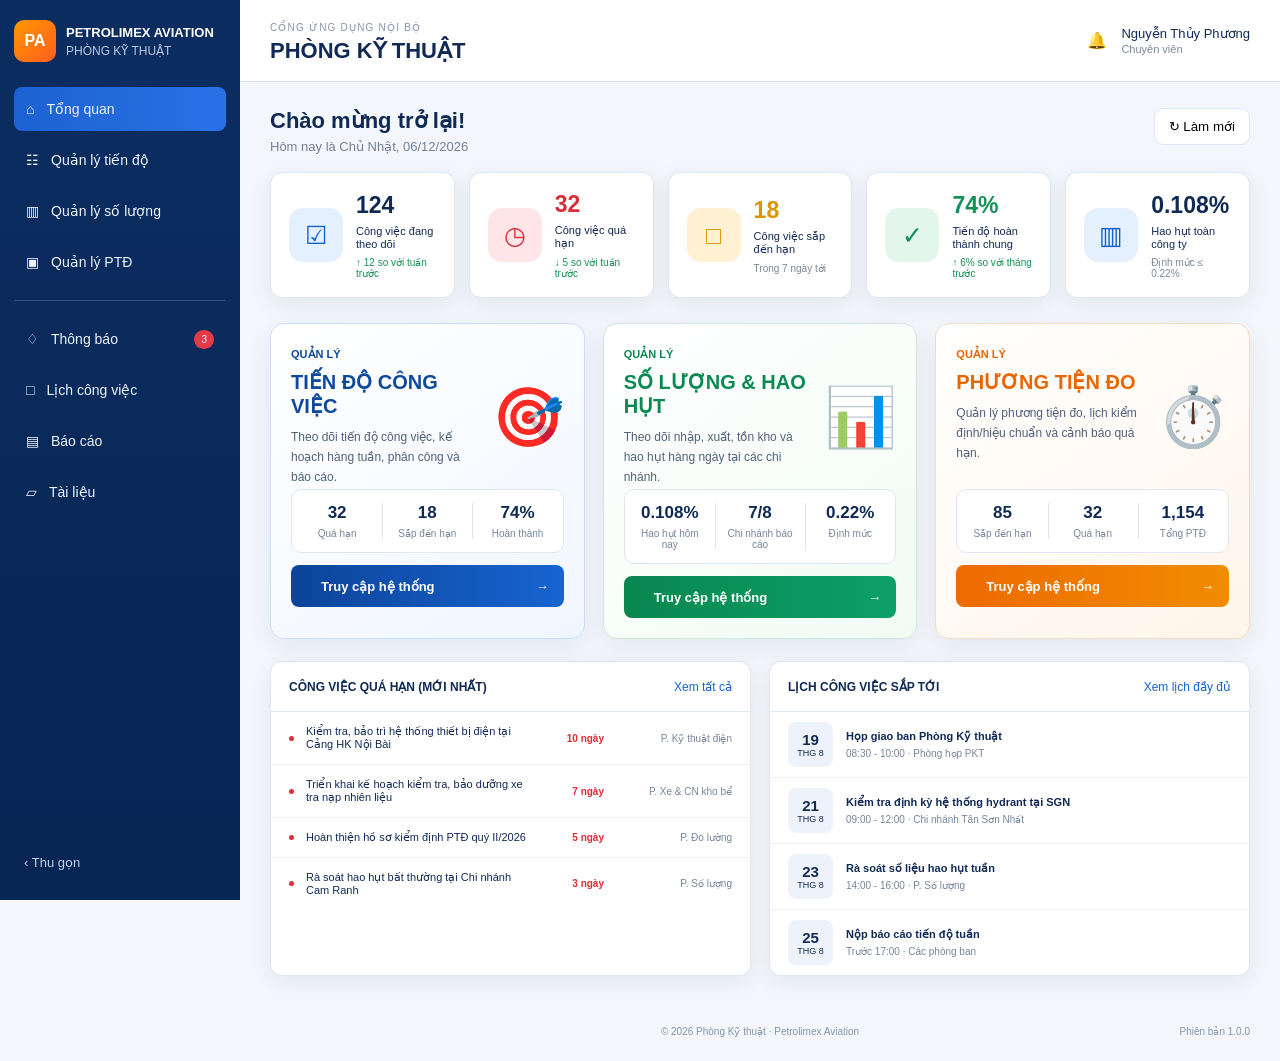
==== index.html @ 0ef7edcb "Khởi tạo PKT Dashboard" ====
<!doctype html>
<html lang="vi">
<head>
<meta charset="utf-8">
<meta name="viewport" content="width=device-width,initial-scale=1">
<title>PKT Portal - Phòng Kỹ thuật</title>
<link rel="stylesheet" href="./assets/css/portal.css">
</head>
<body>
<div class="layout">
  <aside class="sidebar">
    <div>
      <div class="brand"><div class="logo">PA</div><div><b>PETROLIMEX AVIATION</b><span>PHÒNG KỸ THUẬT</span></div></div>
      <nav>
        <a class="active" href="./">⌂ <span>Tổng quan</span></a>
        <a href="./tien-do/">☷ <span>Quản lý tiến độ</span></a>
        <a href="./hao-hut/">▥ <span>Quản lý số lượng</span></a>
        <a href="./ptd/">▣ <span>Quản lý PTĐ</span></a>
      </nav>
      <hr>
      <nav>
        <a href="#alerts">♢ <span>Thông báo</span><em>3</em></a>
        <a href="#calendar">□ <span>Lịch công việc</span></a>
        <a href="#reports">▤ <span>Báo cáo</span></a>
        <a href="#docs">▱ <span>Tài liệu</span></a>
      </nav>
    </div>
    <div class="collapse">‹ Thu gọn</div>
  </aside>

  <main>
    <header>
      <div><small>CỔNG ỨNG DỤNG NỘI BỘ</small><h1>PHÒNG KỸ THUẬT</h1></div>
      <div class="user">🔔 <span>Nguyễn Thủy Phương<br><small>Chuyên viên</small></span></div>
    </header>

    <div class="content">
      <section class="welcome">
        <div><h2>Chào mừng trở lại!</h2><p id="dateText">Tổng quan hoạt động Phòng Kỹ thuật</p></div>
        <button onclick="location.reload()">↻ Làm mới</button>
      </section>

      <section class="kpis">
        <div class="kpi"><i class="blue">☑</i><div><b>124</b><span>Công việc đang theo dõi</span><small class="good">↑ 12 so với tuần trước</small></div></div>
        <div class="kpi"><i class="red">◷</i><div><b class="danger">32</b><span>Công việc quá hạn</span><small class="good">↓ 5 so với tuần trước</small></div></div>
        <div class="kpi"><i class="amber">□</i><div><b class="warning">18</b><span>Công việc sắp đến hạn</span><small>Trong 7 ngày tới</small></div></div>
        <div class="kpi"><i class="green">✓</i><div><b class="success">74%</b><span>Tiến độ hoàn thành chung</span><small class="good">↑ 6% so với tháng trước</small></div></div>
        <div class="kpi"><i class="blue">▥</i><div><b>0.108%</b><span>Hao hụt toàn công ty</span><small>Định mức ≤ 0.22%</small></div></div>
      </section>

      <section class="modules">
        <a class="module blue-card" href="./tien-do/">
          <div class="module-top"><div><small>QUẢN LÝ</small><h3>TIẾN ĐỘ CÔNG VIỆC</h3><p>Theo dõi tiến độ công việc, kế hoạch hàng tuần, phân công và báo cáo.</p></div><div class="art">🎯</div></div>
          <div class="stats"><div><b>32</b><span>Quá hạn</span></div><div><b>18</b><span>Sắp đến hạn</span></div><div><b>74%</b><span>Hoàn thành</span></div></div>
          <div class="cta">Truy cập hệ thống <span>→</span></div>
        </a>

        <a class="module green-card" href="./hao-hut/">
          <div class="module-top"><div><small>QUẢN LÝ</small><h3>SỐ LƯỢNG & HAO HỤT</h3><p>Theo dõi nhập, xuất, tồn kho và hao hụt hàng ngày tại các chi nhánh.</p></div><div class="art">📊</div></div>
          <div class="stats"><div><b>0.108%</b><span>Hao hụt hôm nay</span></div><div><b>7/8</b><span>Chi nhánh báo cáo</span></div><div><b>0.22%</b><span>Định mức</span></div></div>
          <div class="cta">Truy cập hệ thống <span>→</span></div>
        </a>

        <a class="module orange-card" href="./ptd/">
          <div class="module-top"><div><small>QUẢN LÝ</small><h3>PHƯƠNG TIỆN ĐO</h3><p>Quản lý phương tiện đo, lịch kiểm định/hiệu chuẩn và cảnh báo quá hạn.</p></div><div class="art">⏱️</div></div>
          <div class="stats"><div><b>85</b><span>Sắp đến hạn</span></div><div><b>32</b><span>Quá hạn</span></div><div><b>1,154</b><span>Tổng PTĐ</span></div></div>
          <div class="cta">Truy cập hệ thống <span>→</span></div>
        </a>
      </section>

      <section class="bottom">
        <div class="panel" id="alerts">
          <div class="panel-head"><b>CÔNG VIỆC QUÁ HẠN (MỚI NHẤT)</b><a href="./tien-do/">Xem tất cả</a></div>
          <div class="row"><i></i><span>Kiểm tra, bảo trì hệ thống thiết bị điện tại Cảng HK Nội Bài</span><b>10 ngày</b><small>P. Kỹ thuật điện</small></div>
          <div class="row"><i></i><span>Triển khai kế hoạch kiểm tra, bảo dưỡng xe tra nạp nhiên liệu</span><b>7 ngày</b><small>P. Xe & CN kho bể</small></div>
          <div class="row"><i></i><span>Hoàn thiện hồ sơ kiểm định PTĐ quý II/2026</span><b>5 ngày</b><small>P. Đo lường</small></div>
          <div class="row"><i></i><span>Rà soát hao hụt bất thường tại Chi nhánh Cam Ranh</span><b>3 ngày</b><small>P. Số lượng</small></div>
        </div>

        <div class="panel" id="calendar">
          <div class="panel-head"><b>LỊCH CÔNG VIỆC SẮP TỚI</b><a href="#">Xem lịch đầy đủ</a></div>
          <div class="event"><div><b>19</b><small>THG 8</small></div><span><b>Họp giao ban Phòng Kỹ thuật</b><small>08:30 - 10:00 · Phòng họp PKT</small></span></div>
          <div class="event"><div><b>21</b><small>THG 8</small></div><span><b>Kiểm tra định kỳ hệ thống hydrant tại SGN</b><small>09:00 - 12:00 · Chi nhánh Tân Sơn Nhất</small></span></div>
          <div class="event"><div><b>23</b><small>THG 8</small></div><span><b>Rà soát số liệu hao hụt tuần</b><small>14:00 - 16:00 · P. Số lượng</small></span></div>
          <div class="event"><div><b>25</b><small>THG 8</small></div><span><b>Nộp báo cáo tiến độ tuần</b><small>Trước 17:00 · Các phòng ban</small></span></div>
        </div>
      </section>
    </div>

    <footer>© 2026 Phòng Kỹ thuật · Petrolimex Aviation <span>Phiên bản 1.0.0</span></footer>
  </main>
</div>
<script src="./assets/js/portal.js"></script>
</body>
</html>
---- assets/css/portal.css ----
*{box-sizing:border-box}html{scroll-behavior:smooth}body{margin:0;font-family:Arial,Helvetica,sans-serif;background:#f3f6fb;color:#102a55}a{text-decoration:none;color:inherit}
.layout{min-height:100vh}.sidebar{position:fixed;left:0;top:0;bottom:0;width:240px;background:linear-gradient(#0b2d60,#082654);color:#fff;padding:20px 14px;display:flex;flex-direction:column;justify-content:space-between}
.brand{display:flex;gap:10px;align-items:center;margin-bottom:25px}.logo{width:42px;height:42px;border-radius:10px;background:linear-gradient(135deg,#ff9700,#ff5f1f);display:grid;place-items:center;font-weight:800}.brand b{display:block;font-size:13px}.brand span{display:block;color:#b9cae7;font-size:12px;margin-top:4px}
nav{display:flex;flex-direction:column;gap:7px}nav a{height:44px;border-radius:8px;display:flex;align-items:center;gap:12px;padding:0 12px;font-size:14px;color:#eef4ff}nav a:hover{background:rgba(255,255,255,.08)}nav a.active{background:linear-gradient(90deg,#1d62d2,#2971e7)}nav em{margin-left:auto;background:#e43a46;border-radius:99px;font-style:normal;font-size:10px;padding:4px 7px}.sidebar hr{border:0;border-top:1px solid rgba(255,255,255,.18);margin:16px 0}.collapse{color:#c1d1e8;font-size:13px;padding:10px}
main{margin-left:240px;min-height:100vh}header{height:82px;background:#fff;border-bottom:1px solid #dfe6ef;display:flex;align-items:center;justify-content:space-between;padding:0 30px;position:sticky;top:0;z-index:4}header h1{margin:3px 0 0;font-size:22px}header>div>small{font-size:10px;letter-spacing:.12em;color:#8795aa}.user{display:flex;gap:14px;align-items:center}.user span{font-size:13px}.user small{font-size:11px;color:#7a889d}
.content{padding:26px 30px;max-width:1700px;margin:auto}.welcome{display:flex;justify-content:space-between;align-items:flex-start;margin-bottom:18px}.welcome h2{margin:0 0 5px;font-size:22px}.welcome p{margin:0;color:#738197;font-size:13px}.welcome button{border:1px solid #dfe6ef;background:#fff;padding:10px 14px;border-radius:9px;cursor:pointer}
.kpis{display:grid;grid-template-columns:repeat(5,1fr);gap:14px;margin-bottom:25px}.kpi{background:#fff;border:1px solid #dfe6ef;border-radius:12px;box-shadow:0 6px 22px rgba(20,45,90,.08);padding:18px;display:flex;gap:13px;align-items:center}.kpi i{width:54px;height:54px;border-radius:14px;display:grid;place-items:center;font-size:25px;font-style:normal;flex:none}.kpi .blue{background:#e5f0ff;color:#1261ca}.kpi .red{background:#ffe5e7;color:#d82d38}.kpi .amber{background:#fff1d2;color:#da9300}.kpi .green{background:#e3f6eb;color:#118d55}.kpi div{display:flex;flex-direction:column}.kpi b{font-size:23px}.kpi span{font-size:11px;margin-top:6px}.kpi small{font-size:10px;color:#7b8799;margin-top:7px}.danger{color:#d92d38}.warning{color:#dc9400}.success,.good{color:#159056!important}
.modules{display:grid;grid-template-columns:repeat(3,1fr);gap:18px}.module{padding:20px;border-radius:14px;border:1px solid #dfe6ef;box-shadow:0 7px 24px rgba(20,45,90,.07);transition:.2s}.module:hover{transform:translateY(-3px);box-shadow:0 12px 30px rgba(20,45,90,.13)}.blue-card{background:linear-gradient(145deg,#fff,#f0f6ff);border-color:#ccdefc}.green-card{background:linear-gradient(145deg,#fff,#f1fbf4);border-color:#d1e8d8}.orange-card{background:linear-gradient(145deg,#fff,#fff5e9);border-color:#f2dcc5}.module-top{display:flex;justify-content:space-between;gap:10px;min-height:145px}.module small{font-size:11px;font-weight:800}.module h3{margin:8px 0 10px;font-size:20px}.module p{font-size:12px;line-height:1.65;color:#50617a;margin:0;max-width:290px}.blue-card small,.blue-card h3{color:#0e499e}.green-card small,.green-card h3{color:#0a8a53}.orange-card small,.orange-card h3{color:#e96500}.art{font-size:58px;align-self:center}.stats{display:grid;grid-template-columns:repeat(3,1fr);background:#fff;border:1px solid #dfe6ef;border-radius:10px}.stats div{text-align:center;padding:13px 8px;position:relative}.stats div+div:before{content:"";position:absolute;left:0;top:13px;bottom:13px;width:1px;background:#dfe6ef}.stats b{display:block;font-size:17px}.stats span{display:block;font-size:10px;color:#77869b;margin-top:5px}.cta{margin-top:12px;height:42px;border-radius:8px;color:#fff;display:flex;align-items:center;justify-content:center;font-size:13px;font-weight:700;padding-left:30px}.cta span{margin-left:auto;margin-right:15px}.blue-card .cta{background:linear-gradient(90deg,#0c4499,#1764d0)}.green-card .cta{background:linear-gradient(90deg,#08874f,#0ca068)}.orange-card .cta{background:linear-gradient(90deg,#ed6a00,#f18d00)}
.bottom{display:grid;grid-template-columns:1fr 1fr;gap:18px;margin-top:22px}.panel{background:#fff;border:1px solid #dfe6ef;border-radius:12px;box-shadow:0 6px 22px rgba(20,45,90,.07);overflow:hidden}.panel-head{height:50px;padding:0 18px;border-bottom:1px solid #dfe6ef;display:flex;align-items:center;justify-content:space-between;font-size:12px}.panel-head a{color:#1463cd}.row{display:grid;grid-template-columns:9px 1fr 60px 120px;gap:8px;align-items:center;padding:13px 18px;border-bottom:1px solid #edf1f5;font-size:11px}.row:last-child{border-bottom:0}.row i{width:5px;height:5px;background:#e02d36;border-radius:50%}.row>b{color:#e02d36;text-align:right;font-size:10px}.row small{text-align:right;color:#76869b;font-size:10px}.event{display:flex;align-items:center;gap:13px;padding:10px 18px;border-bottom:1px solid #edf1f5}.event:last-child{border-bottom:0}.event>div{width:45px;height:45px;background:#eef3fb;border-radius:8px;display:flex;flex-direction:column;align-items:center;justify-content:center}.event>div b{font-size:15px}.event>div small{font-size:9px}.event>span{display:flex;flex-direction:column;gap:5px;font-size:11px}.event>span small{color:#75859c;font-size:10px}footer{text-align:center;padding:24px 30px;color:#8795aa;font-size:10px;position:relative}footer span{position:absolute;right:30px}
@media(max-width:1250px){.kpis{grid-template-columns:repeat(3,1fr)}.modules{grid-template-columns:1fr}.bottom{grid-template-columns:1fr}}
@media(max-width:800px){.sidebar{width:72px}.brand div:last-child,nav span,.collapse{font-size:0}.brand{justify-content:center}.sidebar nav a{justify-content:center;padding:0}.sidebar nav em{position:absolute;transform:translate(13px,-13px)}main{margin-left:72px}.content{padding:18px 14px}.kpis{grid-template-columns:1fr 1fr}header{padding:0 16px}.user span{display:none}}
@media(max-width:520px){.kpis{grid-template-columns:1fr}}
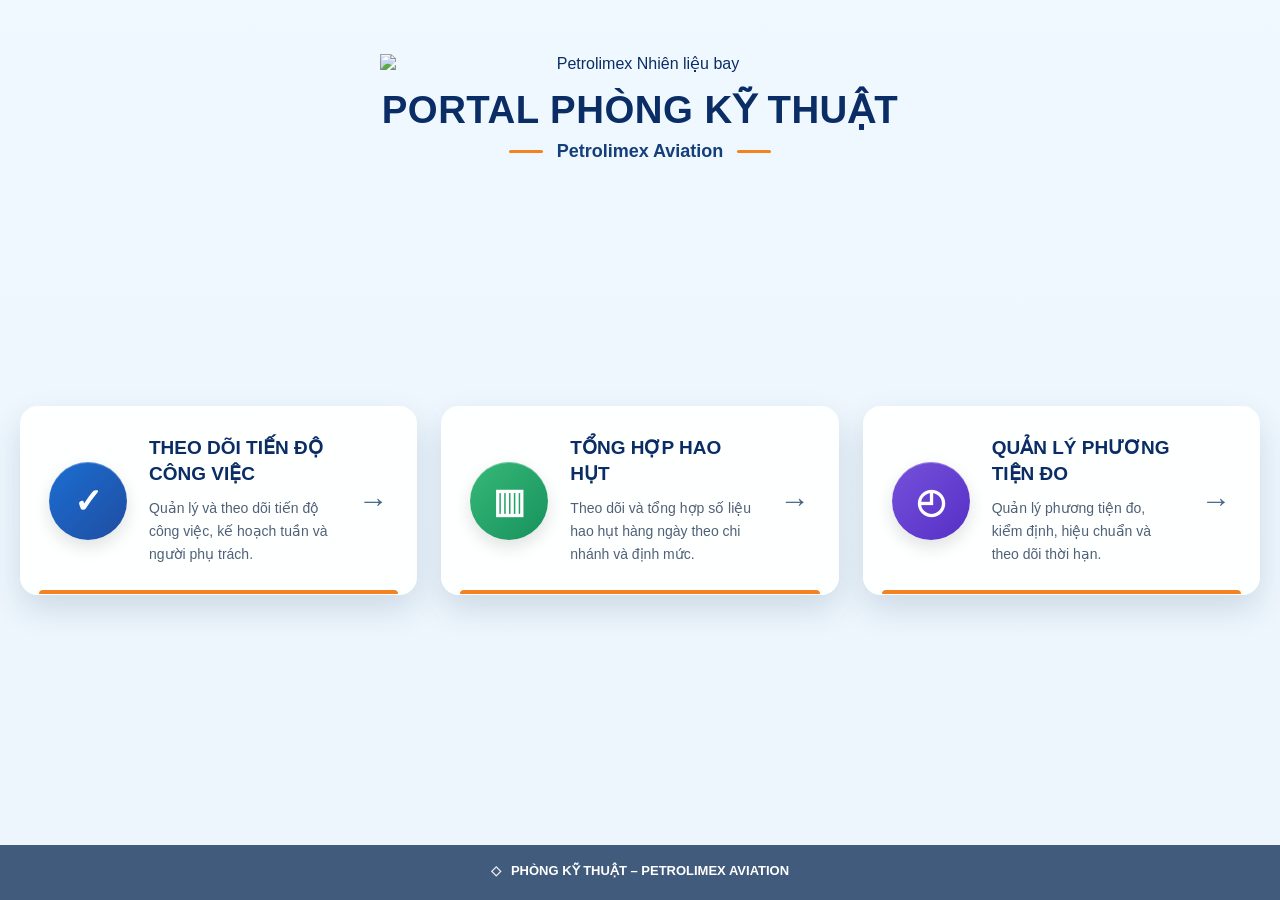
==== commit b8c08ea6: "Update index.html" ====
--- a/index.html
+++ b/index.html
@@ -1,95 +1,462 @@
-<!doctype html>
+<!DOCTYPE html>
 <html lang="vi">
 <head>
-<meta charset="utf-8">
-<meta name="viewport" content="width=device-width,initial-scale=1">
-<title>PKT Portal - Phòng Kỹ thuật</title>
-<link rel="stylesheet" href="./assets/css/portal.css">
+  <meta charset="UTF-8" />
+  <meta name="viewport" content="width=device-width, initial-scale=1.0" />
+  <title>Portal Phòng Kỹ thuật - Petrolimex Aviation</title>
+
+  <style>
+    * {
+      box-sizing: border-box;
+      margin: 0;
+      padding: 0;
+    }
+
+    html, body {
+      width: 100%;
+      min-height: 100%;
+      font-family: Arial, Helvetica, sans-serif;
+    }
+
+    body {
+      min-height: 100vh;
+      color: #0b2d66;
+      overflow-x: hidden;
+
+      background:
+        linear-gradient(
+          rgba(235, 246, 255, 0.76),
+          rgba(229, 242, 251, 0.72)
+        ),
+        url("./assets/img/airport-bg.jpg");
+
+      background-size: cover;
+      background-position: center;
+      background-repeat: no-repeat;
+      background-attachment: fixed;
+    }
+
+    .portal {
+      min-height: 100vh;
+      display: flex;
+      flex-direction: column;
+    }
+
+    /* =========================
+       HEADER
+    ========================== */
+
+    .portal-header {
+      text-align: center;
+      padding: 54px 20px 24px;
+    }
+
+    .logo-wrap {
+      display: flex;
+      justify-content: center;
+      align-items: center;
+      margin-bottom: 16px;
+    }
+
+    .company-logo {
+      width: min(520px, 82vw);
+      height: auto;
+      display: block;
+    }
+
+    .portal-title {
+      font-size: clamp(30px, 3vw, 48px);
+      line-height: 1.1;
+      font-weight: 800;
+      letter-spacing: 0.5px;
+      color: #0b2d66;
+      margin-top: 8px;
+    }
+
+    .portal-subtitle {
+      margin-top: 10px;
+      display: flex;
+      align-items: center;
+      justify-content: center;
+      gap: 14px;
+      font-size: 18px;
+      font-weight: 600;
+      color: #143f7a;
+    }
+
+    .portal-subtitle::before,
+    .portal-subtitle::after {
+      content: "";
+      width: 34px;
+      height: 3px;
+      border-radius: 999px;
+      background: #f58220;
+    }
+
+    /* =========================
+       MAIN
+    ========================== */
+
+    .portal-main {
+      flex: 1;
+      width: min(1320px, calc(100% - 40px));
+      margin: 0 auto;
+      display: flex;
+      align-items: center;
+      justify-content: center;
+      padding: 20px 0 50px;
+    }
+
+    .module-grid {
+      width: 100%;
+      display: grid;
+      grid-template-columns: repeat(3, 1fr);
+      gap: 24px;
+    }
+
+    .module-card {
+      position: relative;
+      min-height: 180px;
+
+      display: flex;
+      align-items: center;
+      gap: 22px;
+
+      padding: 28px;
+
+      background: rgba(255, 255, 255, 0.94);
+      border: 1px solid rgba(255, 255, 255, 0.9);
+      border-radius: 18px;
+
+      text-decoration: none;
+      color: inherit;
+
+      box-shadow:
+        0 14px 32px rgba(17, 52, 94, 0.15);
+
+      backdrop-filter: blur(8px);
+      -webkit-backdrop-filter: blur(8px);
+
+      transition:
+        transform 0.2s ease,
+        box-shadow 0.2s ease,
+        border-color 0.2s ease;
+    }
+
+    .module-card::after {
+      content: "";
+      position: absolute;
+      left: 18px;
+      right: 18px;
+      bottom: 0;
+      height: 4px;
+      border-radius: 8px 8px 0 0;
+      background: #f58220;
+    }
+
+    .module-card:hover {
+      transform: translateY(-6px);
+      box-shadow:
+        0 20px 42px rgba(17, 52, 94, 0.22);
+
+      border-color: rgba(245, 130, 32, 0.45);
+    }
+
+    .module-icon {
+      width: 78px;
+      height: 78px;
+      flex: 0 0 78px;
+
+      display: flex;
+      align-items: center;
+      justify-content: center;
+
+      border-radius: 50%;
+
+      color: white;
+      font-size: 34px;
+      font-weight: 700;
+
+      box-shadow:
+        inset 0 1px 0 rgba(255, 255, 255, 0.3),
+        0 7px 18px rgba(0, 0, 0, 0.12);
+    }
+
+    .progress-icon {
+      background: linear-gradient(135deg, #1b6ed2, #1f4da1);
+    }
+
+    .loss-icon {
+      background: linear-gradient(135deg, #36b977, #17915d);
+    }
+
+    .measure-icon {
+      background: linear-gradient(135deg, #7651db, #552fc5);
+    }
+
+    .module-content {
+      min-width: 0;
+      flex: 1;
+    }
+
+    .module-title {
+      font-size: 19px;
+      line-height: 1.35;
+      font-weight: 800;
+      color: #0b2d66;
+      margin-bottom: 10px;
+      text-transform: uppercase;
+    }
+
+    .module-desc {
+      font-size: 14px;
+      line-height: 1.65;
+      color: #4f6177;
+    }
+
+    .module-arrow {
+      flex: 0 0 auto;
+      font-size: 30px;
+      color: #466887;
+      transition: transform 0.2s ease;
+    }
+
+    .module-card:hover .module-arrow {
+      transform: translateX(4px);
+      color: #f58220;
+    }
+
+    /* =========================
+       FOOTER
+    ========================== */
+
+    .portal-footer {
+      width: 100%;
+      padding: 18px 20px 22px;
+
+      display: flex;
+      align-items: center;
+      justify-content: center;
+      gap: 10px;
+
+      color: #ffffff;
+      font-size: 13px;
+      font-weight: 600;
+
+      background: rgba(9, 39, 82, 0.75);
+      backdrop-filter: blur(4px);
+    }
+
+    .footer-icon {
+      opacity: 0.9;
+    }
+
+    /* =========================
+       RESPONSIVE
+    ========================== */
+
+    @media (max-width: 1050px) {
+      .module-grid {
+        grid-template-columns: 1fr;
+        max-width: 720px;
+        margin: 0 auto;
+      }
+
+      .module-card {
+        min-height: 150px;
+      }
+    }
+
+    @media (max-width: 640px) {
+      .portal-header {
+        padding-top: 34px;
+      }
+
+      .portal-main {
+        width: min(100% - 24px, 1320px);
+        padding-top: 10px;
+      }
+
+      .module-card {
+        padding: 22px 18px;
+        gap: 16px;
+      }
+
+      .module-icon {
+        width: 62px;
+        height: 62px;
+        flex-basis: 62px;
+        font-size: 28px;
+      }
+
+      .module-title {
+        font-size: 16px;
+      }
+
+      .module-desc {
+        font-size: 13px;
+      }
+
+      .module-arrow {
+        font-size: 24px;
+      }
+
+      .portal-subtitle {
+        font-size: 15px;
+      }
+    }
+  </style>
 </head>
+
 <body>
-<div class="layout">
-  <aside class="sidebar">
-    <div>
-      <div class="brand"><div class="logo">PA</div><div><b>PETROLIMEX AVIATION</b><span>PHÒNG KỸ THUẬT</span></div></div>
-      <nav>
-        <a class="active" href="./">⌂ <span>Tổng quan</span></a>
-        <a href="./tien-do/">☷ <span>Quản lý tiến độ</span></a>
-        <a href="./hao-hut/">▥ <span>Quản lý số lượng</span></a>
-        <a href="./ptd/">▣ <span>Quản lý PTĐ</span></a>
-      </nav>
-      <hr>
-      <nav>
-        <a href="#alerts">♢ <span>Thông báo</span><em>3</em></a>
-        <a href="#calendar">□ <span>Lịch công việc</span></a>
-        <a href="#reports">▤ <span>Báo cáo</span></a>
-        <a href="#docs">▱ <span>Tài liệu</span></a>
-      </nav>
-    </div>
-    <div class="collapse">‹ Thu gọn</div>
-  </aside>
-
-  <main>
-    <header>
-      <div><small>CỔNG ỨNG DỤNG NỘI BỘ</small><h1>PHÒNG KỸ THUẬT</h1></div>
-      <div class="user">🔔 <span>Nguyễn Thủy Phương<br><small>Chuyên viên</small></span></div>
+
+  <div class="portal">
+
+    <!-- =========================
+         HEADER
+    ========================== -->
+    <header class="portal-header">
+
+      <!--
+        Đặt ảnh logo bạn gửi vào:
+        assets/img/petrolimex-aviation-logo.jpg
+
+        Nếu tên file khác, sửa src bên dưới.
+      -->
+      <div class="logo-wrap">
+        <img
+          src="./assets/img/petrolimex-aviation-logo.jpg"
+          alt="Petrolimex Nhiên liệu bay"
+          class="company-logo"
+        />
+      </div>
+
+      <h1 class="portal-title">
+        PORTAL PHÒNG KỸ THUẬT
+      </h1>
+
+      <div class="portal-subtitle">
+        Petrolimex Aviation
+      </div>
+
     </header>
 
-    <div class="content">
-      <section class="welcome">
-        <div><h2>Chào mừng trở lại!</h2><p id="dateText">Tổng quan hoạt động Phòng Kỹ thuật</p></div>
-        <button onclick="location.reload()">↻ Làm mới</button>
-      </section>
-
-      <section class="kpis">
-        <div class="kpi"><i class="blue">☑</i><div><b>124</b><span>Công việc đang theo dõi</span><small class="good">↑ 12 so với tuần trước</small></div></div>
-        <div class="kpi"><i class="red">◷</i><div><b class="danger">32</b><span>Công việc quá hạn</span><small class="good">↓ 5 so với tuần trước</small></div></div>
-        <div class="kpi"><i class="amber">□</i><div><b class="warning">18</b><span>Công việc sắp đến hạn</span><small>Trong 7 ngày tới</small></div></div>
-        <div class="kpi"><i class="green">✓</i><div><b class="success">74%</b><span>Tiến độ hoàn thành chung</span><small class="good">↑ 6% so với tháng trước</small></div></div>
-        <div class="kpi"><i class="blue">▥</i><div><b>0.108%</b><span>Hao hụt toàn công ty</span><small>Định mức ≤ 0.22%</small></div></div>
-      </section>
-
-      <section class="modules">
-        <a class="module blue-card" href="./tien-do/">
-          <div class="module-top"><div><small>QUẢN LÝ</small><h3>TIẾN ĐỘ CÔNG VIỆC</h3><p>Theo dõi tiến độ công việc, kế hoạch hàng tuần, phân công và báo cáo.</p></div><div class="art">🎯</div></div>
-          <div class="stats"><div><b>32</b><span>Quá hạn</span></div><div><b>18</b><span>Sắp đến hạn</span></div><div><b>74%</b><span>Hoàn thành</span></div></div>
-          <div class="cta">Truy cập hệ thống <span>→</span></div>
+
+    <!-- =========================
+         3 MODULE CHÍNH
+    ========================== -->
+    <main class="portal-main">
+
+      <div class="module-grid">
+
+        <!-- QUẢN LÝ TIẾN ĐỘ -->
+        <a
+          href="./tien-do/"
+          class="module-card"
+          title="Mở hệ thống quản lý tiến độ công việc"
+        >
+
+          <div class="module-icon progress-icon">
+            ✓
+          </div>
+
+          <div class="module-content">
+
+            <h2 class="module-title">
+              Theo dõi tiến độ công việc
+            </h2>
+
+            <p class="module-desc">
+              Quản lý và theo dõi tiến độ công việc,
+              kế hoạch tuần và người phụ trách.
+            </p>
+
+          </div>
+
+          <div class="module-arrow">
+            →
+          </div>
+
         </a>
 
-        <a class="module green-card" href="./hao-hut/">
-          <div class="module-top"><div><small>QUẢN LÝ</small><h3>SỐ LƯỢNG & HAO HỤT</h3><p>Theo dõi nhập, xuất, tồn kho và hao hụt hàng ngày tại các chi nhánh.</p></div><div class="art">📊</div></div>
-          <div class="stats"><div><b>0.108%</b><span>Hao hụt hôm nay</span></div><div><b>7/8</b><span>Chi nhánh báo cáo</span></div><div><b>0.22%</b><span>Định mức</span></div></div>
-          <div class="cta">Truy cập hệ thống <span>→</span></div>
+
+        <!-- QUẢN LÝ HAO HỤT -->
+        <a
+          href="./hao-hut/"
+          class="module-card"
+          title="Mở hệ thống quản lý số lượng và hao hụt"
+        >
+
+          <div class="module-icon loss-icon">
+            ▥
+          </div>
+
+          <div class="module-content">
+
+            <h2 class="module-title">
+              Tổng hợp hao hụt
+            </h2>
+
+            <p class="module-desc">
+              Theo dõi và tổng hợp số liệu hao hụt
+              hàng ngày theo chi nhánh và định mức.
+            </p>
+
+          </div>
+
+          <div class="module-arrow">
+            →
+          </div>
+
         </a>
 
-        <a class="module orange-card" href="./ptd/">
-          <div class="module-top"><div><small>QUẢN LÝ</small><h3>PHƯƠNG TIỆN ĐO</h3><p>Quản lý phương tiện đo, lịch kiểm định/hiệu chuẩn và cảnh báo quá hạn.</p></div><div class="art">⏱️</div></div>
-          <div class="stats"><div><b>85</b><span>Sắp đến hạn</span></div><div><b>32</b><span>Quá hạn</span></div><div><b>1,154</b><span>Tổng PTĐ</span></div></div>
-          <div class="cta">Truy cập hệ thống <span>→</span></div>
+
+        <!-- QUẢN LÝ PTĐ -->
+        <a
+          href="./ptd/"
+          class="module-card"
+          title="Mở hệ thống quản lý phương tiện đo"
+        >
+
+          <div class="module-icon measure-icon">
+            ◴
+          </div>
+
+          <div class="module-content">
+
+            <h2 class="module-title">
+              Quản lý phương tiện đo
+            </h2>
+
+            <p class="module-desc">
+              Quản lý phương tiện đo, kiểm định,
+              hiệu chuẩn và theo dõi thời hạn.
+            </p>
+
+          </div>
+
+          <div class="module-arrow">
+            →
+          </div>
+
         </a>
-      </section>
-
-      <section class="bottom">
-        <div class="panel" id="alerts">
-          <div class="panel-head"><b>CÔNG VIỆC QUÁ HẠN (MỚI NHẤT)</b><a href="./tien-do/">Xem tất cả</a></div>
-          <div class="row"><i></i><span>Kiểm tra, bảo trì hệ thống thiết bị điện tại Cảng HK Nội Bài</span><b>10 ngày</b><small>P. Kỹ thuật điện</small></div>
-          <div class="row"><i></i><span>Triển khai kế hoạch kiểm tra, bảo dưỡng xe tra nạp nhiên liệu</span><b>7 ngày</b><small>P. Xe & CN kho bể</small></div>
-          <div class="row"><i></i><span>Hoàn thiện hồ sơ kiểm định PTĐ quý II/2026</span><b>5 ngày</b><small>P. Đo lường</small></div>
-          <div class="row"><i></i><span>Rà soát hao hụt bất thường tại Chi nhánh Cam Ranh</span><b>3 ngày</b><small>P. Số lượng</small></div>
-        </div>
-
-        <div class="panel" id="calendar">
-          <div class="panel-head"><b>LỊCH CÔNG VIỆC SẮP TỚI</b><a href="#">Xem lịch đầy đủ</a></div>
-          <div class="event"><div><b>19</b><small>THG 8</small></div><span><b>Họp giao ban Phòng Kỹ thuật</b><small>08:30 - 10:00 · Phòng họp PKT</small></span></div>
-          <div class="event"><div><b>21</b><small>THG 8</small></div><span><b>Kiểm tra định kỳ hệ thống hydrant tại SGN</b><small>09:00 - 12:00 · Chi nhánh Tân Sơn Nhất</small></span></div>
-          <div class="event"><div><b>23</b><small>THG 8</small></div><span><b>Rà soát số liệu hao hụt tuần</b><small>14:00 - 16:00 · P. Số lượng</small></span></div>
-          <div class="event"><div><b>25</b><small>THG 8</small></div><span><b>Nộp báo cáo tiến độ tuần</b><small>Trước 17:00 · Các phòng ban</small></span></div>
-        </div>
-      </section>
-    </div>
-
-    <footer>© 2026 Phòng Kỹ thuật · Petrolimex Aviation <span>Phiên bản 1.0.0</span></footer>
-  </main>
-</div>
-<script src="./assets/js/portal.js"></script>
+
+      </div>
+
+    </main>
+
+
+    <!-- =========================
+         FOOTER
+    ========================== -->
+    <footer class="portal-footer">
+      <span class="footer-icon">◇</span>
+      <span>
+        PHÒNG KỸ THUẬT – PETROLIMEX AVIATION
+      </span>
+    </footer>
+
+  </div>
+
 </body>
-</html>+</html>
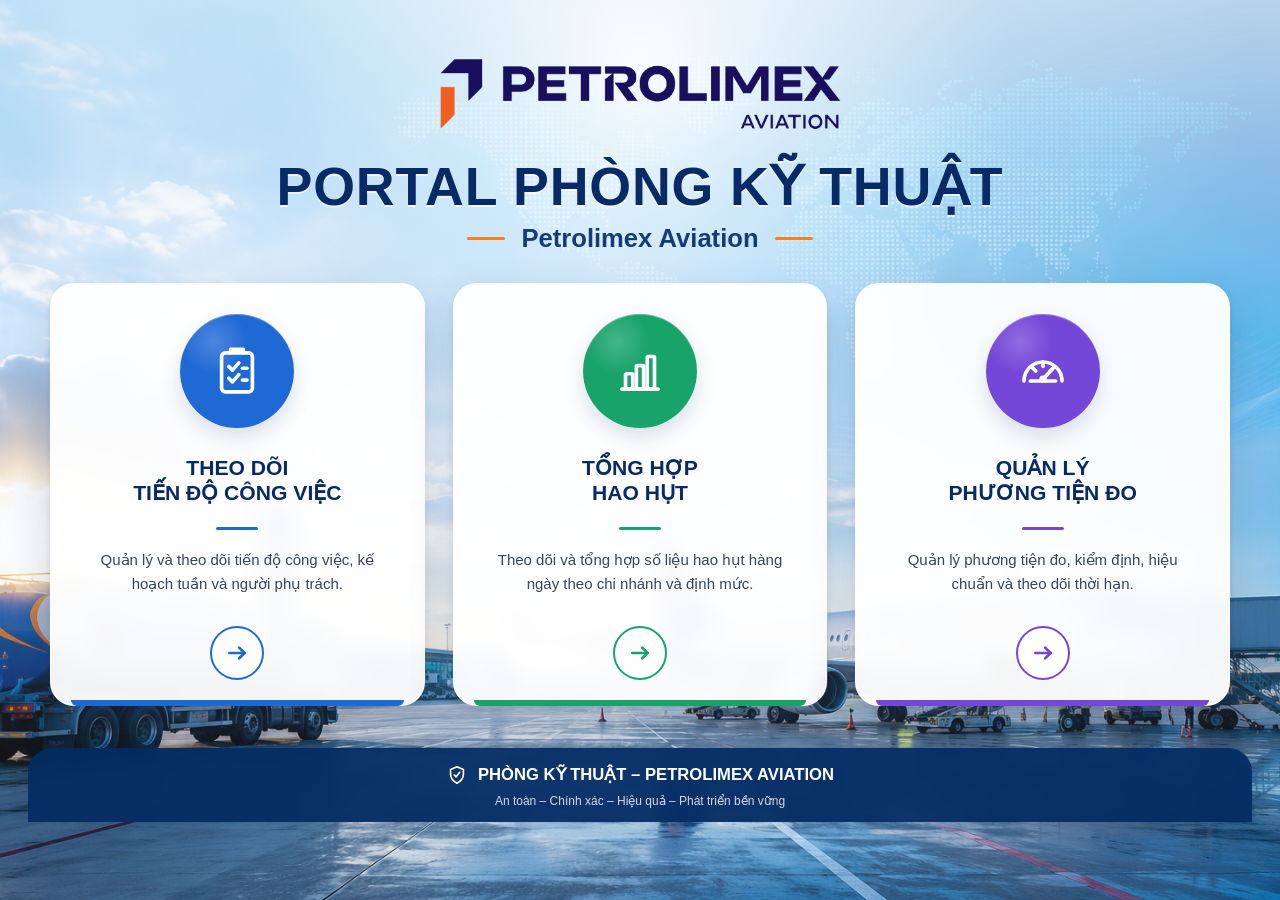
==== commit c0a0d8ef: "Add files via upload" ====
--- a/index.html
+++ b/index.html
@@ -1,462 +1,84 @@
 <!DOCTYPE html>
 <html lang="vi">
 <head>
-  <meta charset="UTF-8" />
-  <meta name="viewport" content="width=device-width, initial-scale=1.0" />
+  <meta charset="UTF-8">
+  <meta name="viewport" content="width=device-width, initial-scale=1.0">
   <title>Portal Phòng Kỹ thuật - Petrolimex Aviation</title>
-
   <style>
-    * {
-      box-sizing: border-box;
-      margin: 0;
-      padding: 0;
-    }
-
-    html, body {
-      width: 100%;
-      min-height: 100%;
-      font-family: Arial, Helvetica, sans-serif;
-    }
-
-    body {
-      min-height: 100vh;
-      color: #0b2d66;
-      overflow-x: hidden;
-
-      background:
-        linear-gradient(
-          rgba(235, 246, 255, 0.76),
-          rgba(229, 242, 251, 0.72)
-        ),
-        url("./assets/img/airport-bg.jpg");
-
-      background-size: cover;
-      background-position: center;
-      background-repeat: no-repeat;
-      background-attachment: fixed;
-    }
-
-    .portal {
-      min-height: 100vh;
-      display: flex;
-      flex-direction: column;
-    }
-
-    /* =========================
-       HEADER
-    ========================== */
-
-    .portal-header {
-      text-align: center;
-      padding: 54px 20px 24px;
-    }
-
-    .logo-wrap {
-      display: flex;
-      justify-content: center;
-      align-items: center;
-      margin-bottom: 16px;
-    }
-
-    .company-logo {
-      width: min(520px, 82vw);
-      height: auto;
-      display: block;
-    }
-
-    .portal-title {
-      font-size: clamp(30px, 3vw, 48px);
-      line-height: 1.1;
-      font-weight: 800;
-      letter-spacing: 0.5px;
-      color: #0b2d66;
-      margin-top: 8px;
-    }
-
-    .portal-subtitle {
-      margin-top: 10px;
-      display: flex;
-      align-items: center;
-      justify-content: center;
-      gap: 14px;
-      font-size: 18px;
-      font-weight: 600;
-      color: #143f7a;
-    }
-
-    .portal-subtitle::before,
-    .portal-subtitle::after {
-      content: "";
-      width: 34px;
-      height: 3px;
-      border-radius: 999px;
-      background: #f58220;
-    }
-
-    /* =========================
-       MAIN
-    ========================== */
-
-    .portal-main {
-      flex: 1;
-      width: min(1320px, calc(100% - 40px));
-      margin: 0 auto;
-      display: flex;
-      align-items: center;
-      justify-content: center;
-      padding: 20px 0 50px;
-    }
-
-    .module-grid {
-      width: 100%;
-      display: grid;
-      grid-template-columns: repeat(3, 1fr);
-      gap: 24px;
-    }
-
-    .module-card {
-      position: relative;
-      min-height: 180px;
-
-      display: flex;
-      align-items: center;
-      gap: 22px;
-
-      padding: 28px;
-
-      background: rgba(255, 255, 255, 0.94);
-      border: 1px solid rgba(255, 255, 255, 0.9);
-      border-radius: 18px;
-
-      text-decoration: none;
-      color: inherit;
-
-      box-shadow:
-        0 14px 32px rgba(17, 52, 94, 0.15);
-
-      backdrop-filter: blur(8px);
-      -webkit-backdrop-filter: blur(8px);
-
-      transition:
-        transform 0.2s ease,
-        box-shadow 0.2s ease,
-        border-color 0.2s ease;
-    }
-
-    .module-card::after {
-      content: "";
-      position: absolute;
-      left: 18px;
-      right: 18px;
-      bottom: 0;
-      height: 4px;
-      border-radius: 8px 8px 0 0;
-      background: #f58220;
-    }
-
-    .module-card:hover {
-      transform: translateY(-6px);
-      box-shadow:
-        0 20px 42px rgba(17, 52, 94, 0.22);
-
-      border-color: rgba(245, 130, 32, 0.45);
-    }
-
-    .module-icon {
-      width: 78px;
-      height: 78px;
-      flex: 0 0 78px;
-
-      display: flex;
-      align-items: center;
-      justify-content: center;
-
-      border-radius: 50%;
-
-      color: white;
-      font-size: 34px;
-      font-weight: 700;
-
-      box-shadow:
-        inset 0 1px 0 rgba(255, 255, 255, 0.3),
-        0 7px 18px rgba(0, 0, 0, 0.12);
-    }
-
-    .progress-icon {
-      background: linear-gradient(135deg, #1b6ed2, #1f4da1);
-    }
-
-    .loss-icon {
-      background: linear-gradient(135deg, #36b977, #17915d);
-    }
-
-    .measure-icon {
-      background: linear-gradient(135deg, #7651db, #552fc5);
-    }
-
-    .module-content {
-      min-width: 0;
-      flex: 1;
-    }
-
-    .module-title {
-      font-size: 19px;
-      line-height: 1.35;
-      font-weight: 800;
-      color: #0b2d66;
-      margin-bottom: 10px;
-      text-transform: uppercase;
-    }
-
-    .module-desc {
-      font-size: 14px;
-      line-height: 1.65;
-      color: #4f6177;
-    }
-
-    .module-arrow {
-      flex: 0 0 auto;
-      font-size: 30px;
-      color: #466887;
-      transition: transform 0.2s ease;
-    }
-
-    .module-card:hover .module-arrow {
-      transform: translateX(4px);
-      color: #f58220;
-    }
-
-    /* =========================
-       FOOTER
-    ========================== */
-
-    .portal-footer {
-      width: 100%;
-      padding: 18px 20px 22px;
-
-      display: flex;
-      align-items: center;
-      justify-content: center;
-      gap: 10px;
-
-      color: #ffffff;
-      font-size: 13px;
-      font-weight: 600;
-
-      background: rgba(9, 39, 82, 0.75);
-      backdrop-filter: blur(4px);
-    }
-
-    .footer-icon {
-      opacity: 0.9;
-    }
-
-    /* =========================
-       RESPONSIVE
-    ========================== */
-
-    @media (max-width: 1050px) {
-      .module-grid {
-        grid-template-columns: 1fr;
-        max-width: 720px;
-        margin: 0 auto;
-      }
-
-      .module-card {
-        min-height: 150px;
-      }
-    }
-
-    @media (max-width: 640px) {
-      .portal-header {
-        padding-top: 34px;
-      }
-
-      .portal-main {
-        width: min(100% - 24px, 1320px);
-        padding-top: 10px;
-      }
-
-      .module-card {
-        padding: 22px 18px;
-        gap: 16px;
-      }
-
-      .module-icon {
-        width: 62px;
-        height: 62px;
-        flex-basis: 62px;
-        font-size: 28px;
-      }
-
-      .module-title {
-        font-size: 16px;
-      }
-
-      .module-desc {
-        font-size: 13px;
-      }
-
-      .module-arrow {
-        font-size: 24px;
-      }
-
-      .portal-subtitle {
-        font-size: 15px;
-      }
-    }
+    :root{--navy:#082b68;--orange:#f58220;--blue:#1f69d5;--green:#17a36a;--purple:#7447d8;--text:#0d2d64;--muted:#46586f}
+    *{box-sizing:border-box;margin:0;padding:0}
+    html,body{width:100%;min-height:100%}
+    body{min-height:100vh;font-family:"Segoe UI",Arial,"Helvetica Neue",Helvetica,sans-serif;color:var(--text);background:#dff1ff;-webkit-font-smoothing:antialiased;text-rendering:optimizeLegibility}
+    .portal{position:relative;min-height:100vh;display:flex;flex-direction:column;isolation:isolate;overflow:hidden;background:linear-gradient(180deg,rgba(231,246,255,.80) 0%,rgba(235,247,255,.45) 32%,rgba(227,242,252,.15) 60%,rgba(219,235,246,.04) 100%),url("./assets/img/airport-bg.png") center bottom/cover no-repeat}
+    .portal::before{content:"";position:absolute;inset:0;z-index:-1;pointer-events:none;background:radial-gradient(circle at 50% 7%,rgba(255,255,255,.95),rgba(255,255,255,.18) 35%,transparent 58%)}
+    .page-shell{width:min(1180px,calc(100% - 44px));margin:0 auto}
+    .hero{text-align:center;padding:30px 0 14px}
+    .brand-logo{display:block;width:min(500px,72vw);max-height:120px;object-fit:contain;margin:0 auto 8px}
+    .hero h1{font-size:clamp(32px,4.2vw,58px);line-height:1.05;font-weight:800;letter-spacing:.015em;color:var(--navy);text-transform:uppercase;text-shadow:0 2px 0 rgba(255,255,255,.65)}
+    .subtitle{margin-top:10px;display:flex;justify-content:center;align-items:center;gap:16px;font-size:clamp(17px,2vw,27px);font-weight:700;color:#143c7c}
+    .subtitle::before,.subtitle::after{content:"";width:38px;height:3px;border-radius:999px;background:var(--orange)}
+    .modules-wrap{flex:1;display:flex;align-items:center;padding:16px 0 42px}
+    .modules{width:100%;display:grid;grid-template-columns:repeat(3,1fr);gap:28px;align-items:stretch}
+    .module-card{--accent:var(--blue);position:relative;min-height:390px;padding:30px 26px 25px;display:flex;flex-direction:column;align-items:center;text-align:center;color:var(--text);text-decoration:none;background:rgba(255,255,255,.95);border:1px solid rgba(255,255,255,.92);border-radius:24px;box-shadow:0 18px 45px rgba(18,50,92,.18),0 3px 9px rgba(18,50,92,.08);backdrop-filter:blur(10px);-webkit-backdrop-filter:blur(10px);transition:transform .22s ease,box-shadow .22s ease}
+    .module-card::after{content:"";position:absolute;left:20px;right:20px;bottom:-1px;height:6px;border-radius:0 0 20px 20px;background:var(--accent)}
+    .module-card:hover{transform:translateY(-7px);box-shadow:0 24px 55px rgba(18,50,92,.24),0 5px 12px rgba(18,50,92,.10)}
+    .card-progress{--accent:var(--blue)}.card-loss{--accent:var(--green)}.card-meter{--accent:var(--purple)}
+    .icon-circle{width:114px;height:114px;flex:0 0 114px;display:grid;place-items:center;margin-bottom:21px;border-radius:50%;color:#fff;background:radial-gradient(circle at 30% 24%,rgba(255,255,255,.20),transparent 28%),var(--accent);box-shadow:inset 0 1px 0 rgba(255,255,255,.28),0 9px 20px rgba(16,50,95,.15)}
+    .icon-circle svg{width:58px;height:58px;stroke:currentColor}
+    .module-title{min-height:62px;display:flex;align-items:center;justify-content:center;font-size:clamp(19px,1.65vw,28px);line-height:1.2;font-weight:800;color:var(--navy);text-transform:uppercase}
+    .title-line{width:42px;height:3px;margin:16px auto 18px;border-radius:999px;background:var(--accent)}
+    .module-desc{min-height:78px;max-width:290px;font-size:15px;line-height:1.55;font-weight:500;color:#35465c}
+    .arrow-button{width:54px;height:54px;margin-top:auto;display:grid;place-items:center;border:2px solid var(--accent);border-radius:50%;color:var(--accent);background:rgba(255,255,255,.75);transition:color .2s ease,background .2s ease,transform .2s ease}
+    .module-card:hover .arrow-button{color:#fff;background:var(--accent);transform:translateX(3px)}
+    .arrow-button svg{width:26px;height:26px;stroke:currentColor}
+    .footer-wrap{padding:0 28px 18px}
+    .footer{width:min(1460px,100%);margin:0 auto;padding:16px 24px 14px;border-radius:24px 24px 0 0;color:#fff;text-align:center;background:rgba(4,44,99,.93);box-shadow:0 -5px 20px rgba(8,43,93,.16);backdrop-filter:blur(8px)}
+    .footer-main{display:flex;justify-content:center;align-items:center;gap:10px;font-size:clamp(14px,1.3vw,19px);font-weight:700}
+    .footer-main svg{width:22px;height:22px;stroke:#fff}.footer-sub{margin-top:8px;color:rgba(255,255,255,.82);font-size:12px;font-weight:500}
+    @media(max-width:980px){.modules{grid-template-columns:1fr;max-width:620px;margin:0 auto}.module-card{min-height:320px}.module-title,.module-desc{min-height:auto}}
+    @media(max-width:600px){.page-shell{width:min(100% - 24px,1180px)}.hero{padding-top:24px}.brand-logo{width:min(390px,94vw)}.hero h1{font-size:30px}.subtitle{font-size:16px;gap:10px}.subtitle::before,.subtitle::after{width:22px}.modules-wrap{padding-top:10px}.modules{gap:18px}.module-card{min-height:300px;border-radius:18px}.icon-circle{width:92px;height:92px;flex-basis:92px}.icon-circle svg{width:47px;height:47px}.module-title{font-size:21px}.footer-wrap{padding:0}.footer{border-radius:0}}
   </style>
 </head>
-
 <body>
-
   <div class="portal">
-
-    <!-- =========================
-         HEADER
-    ========================== -->
-    <header class="portal-header">
-
-      <!--
-        Đặt ảnh logo bạn gửi vào:
-        assets/img/petrolimex-aviation-logo.jpg
-
-        Nếu tên file khác, sửa src bên dưới.
-      -->
-      <div class="logo-wrap">
-        <img
-          src="./assets/img/petrolimex-aviation-logo.jpg"
-          alt="Petrolimex Nhiên liệu bay"
-          class="company-logo"
-        />
-      </div>
-
-      <h1 class="portal-title">
-        PORTAL PHÒNG KỸ THUẬT
-      </h1>
-
-      <div class="portal-subtitle">
-        Petrolimex Aviation
-      </div>
-
-    </header>
-
-
-    <!-- =========================
-         3 MODULE CHÍNH
-    ========================== -->
-    <main class="portal-main">
-
-      <div class="module-grid">
-
-        <!-- QUẢN LÝ TIẾN ĐỘ -->
-        <a
-          href="./tien-do/"
-          class="module-card"
-          title="Mở hệ thống quản lý tiến độ công việc"
-        >
-
-          <div class="module-icon progress-icon">
-            ✓
-          </div>
-
-          <div class="module-content">
-
-            <h2 class="module-title">
-              Theo dõi tiến độ công việc
-            </h2>
-
-            <p class="module-desc">
-              Quản lý và theo dõi tiến độ công việc,
-              kế hoạch tuần và người phụ trách.
-            </p>
-
-          </div>
-
-          <div class="module-arrow">
-            →
-          </div>
-
-        </a>
-
-
-        <!-- QUẢN LÝ HAO HỤT -->
-        <a
-          href="./hao-hut/"
-          class="module-card"
-          title="Mở hệ thống quản lý số lượng và hao hụt"
-        >
-
-          <div class="module-icon loss-icon">
-            ▥
-          </div>
-
-          <div class="module-content">
-
-            <h2 class="module-title">
-              Tổng hợp hao hụt
-            </h2>
-
-            <p class="module-desc">
-              Theo dõi và tổng hợp số liệu hao hụt
-              hàng ngày theo chi nhánh và định mức.
-            </p>
-
-          </div>
-
-          <div class="module-arrow">
-            →
-          </div>
-
-        </a>
-
-
-        <!-- QUẢN LÝ PTĐ -->
-        <a
-          href="./ptd/"
-          class="module-card"
-          title="Mở hệ thống quản lý phương tiện đo"
-        >
-
-          <div class="module-icon measure-icon">
-            ◴
-          </div>
-
-          <div class="module-content">
-
-            <h2 class="module-title">
-              Quản lý phương tiện đo
-            </h2>
-
-            <p class="module-desc">
-              Quản lý phương tiện đo, kiểm định,
-              hiệu chuẩn và theo dõi thời hạn.
-            </p>
-
-          </div>
-
-          <div class="module-arrow">
-            →
-          </div>
-
-        </a>
-
-      </div>
-
-    </main>
-
-
-    <!-- =========================
-         FOOTER
-    ========================== -->
-    <footer class="portal-footer">
-      <span class="footer-icon">◇</span>
-      <span>
-        PHÒNG KỸ THUẬT – PETROLIMEX AVIATION
-      </span>
-    </footer>
-
+    <div class="page-shell">
+      <header class="hero">
+        <img src="./assets/img/petrolimex-aviation-logo.png" alt="Petrolimex Nhiên liệu bay" class="brand-logo">
+        <h1>Portal Phòng Kỹ thuật</h1>
+        <div class="subtitle">Petrolimex Aviation</div>
+      </header>
+      <main class="modules-wrap">
+        <section class="modules" aria-label="Các ứng dụng Phòng Kỹ thuật">
+          <a href="./tien-do/" class="module-card card-progress">
+            <div class="icon-circle" aria-hidden="true"><svg viewBox="0 0 64 64" fill="none" stroke-width="4" stroke-linecap="round" stroke-linejoin="round"><rect x="15" y="12" width="34" height="43" rx="4"></rect><path d="M25 12V8h14v4"></path><path d="M23 27l4 4 7-8"></path><path d="M23 40l4 4 7-8"></path><path d="M38 29h5"></path><path d="M38 42h5"></path></svg></div>
+            <h2 class="module-title">Theo dõi<br>tiến độ công việc</h2>
+            <div class="title-line"></div>
+            <p class="module-desc">Quản lý và theo dõi tiến độ công việc, kế hoạch tuần và người phụ trách.</p>
+            <div class="arrow-button" aria-hidden="true"><svg viewBox="0 0 24 24" fill="none" stroke-width="2.5" stroke-linecap="round" stroke-linejoin="round"><path d="M5 12h14"></path><path d="m14 7 5 5-5 5"></path></svg></div>
+          </a>
+          <a href="./hao-hut/" class="module-card card-loss">
+            <div class="icon-circle" aria-hidden="true"><svg viewBox="0 0 64 64" fill="none" stroke-width="4" stroke-linecap="round" stroke-linejoin="round"><path d="M12 52h40"></path><rect x="16" y="35" width="8" height="17" rx="1"></rect><rect x="28" y="26" width="8" height="26" rx="1"></rect><rect x="40" y="16" width="8" height="36" rx="1"></rect></svg></div>
+            <h2 class="module-title">Tổng hợp<br>hao hụt</h2>
+            <div class="title-line"></div>
+            <p class="module-desc">Theo dõi và tổng hợp số liệu hao hụt hàng ngày theo chi nhánh và định mức.</p>
+            <div class="arrow-button" aria-hidden="true"><svg viewBox="0 0 24 24" fill="none" stroke-width="2.5" stroke-linecap="round" stroke-linejoin="round"><path d="M5 12h14"></path><path d="m14 7 5 5-5 5"></path></svg></div>
+          </a>
+          <a href="./ptd/" class="module-card card-meter">
+            <div class="icon-circle" aria-hidden="true"><svg viewBox="0 0 64 64" fill="none" stroke-width="4" stroke-linecap="round" stroke-linejoin="round"><path d="M11 43a21 21 0 1 1 42 0"></path><path d="M18 43h28"></path><path d="M32 22v5"></path><path d="M20 28l4 4"></path><path d="M44 28l-4 4"></path><path d="m32 41 10-11"></path><circle cx="32" cy="41" r="2"></circle></svg></div>
+            <h2 class="module-title">Quản lý<br>phương tiện đo</h2>
+            <div class="title-line"></div>
+            <p class="module-desc">Quản lý phương tiện đo, kiểm định, hiệu chuẩn và theo dõi thời hạn.</p>
+            <div class="arrow-button" aria-hidden="true"><svg viewBox="0 0 24 24" fill="none" stroke-width="2.5" stroke-linecap="round" stroke-linejoin="round"><path d="M5 12h14"></path><path d="m14 7 5 5-5 5"></path></svg></div>
+          </a>
+        </section>
+      </main>
+    </div>
+    <div class="footer-wrap">
+      <footer class="footer">
+        <div class="footer-main"><svg viewBox="0 0 24 24" fill="none" stroke-width="1.8" stroke-linecap="round" stroke-linejoin="round" aria-hidden="true"><path d="M12 3 5 6v5c0 5 3 8 7 10 4-2 7-5 7-10V6l-7-3Z"></path><path d="m9 12 2 2 4-5"></path></svg><span>PHÒNG KỸ THUẬT – PETROLIMEX AVIATION</span></div>
+        <div class="footer-sub">An toàn – Chính xác – Hiệu quả – Phát triển bền vững</div>
+      </footer>
+    </div>
   </div>
-
 </body>
 </html>
